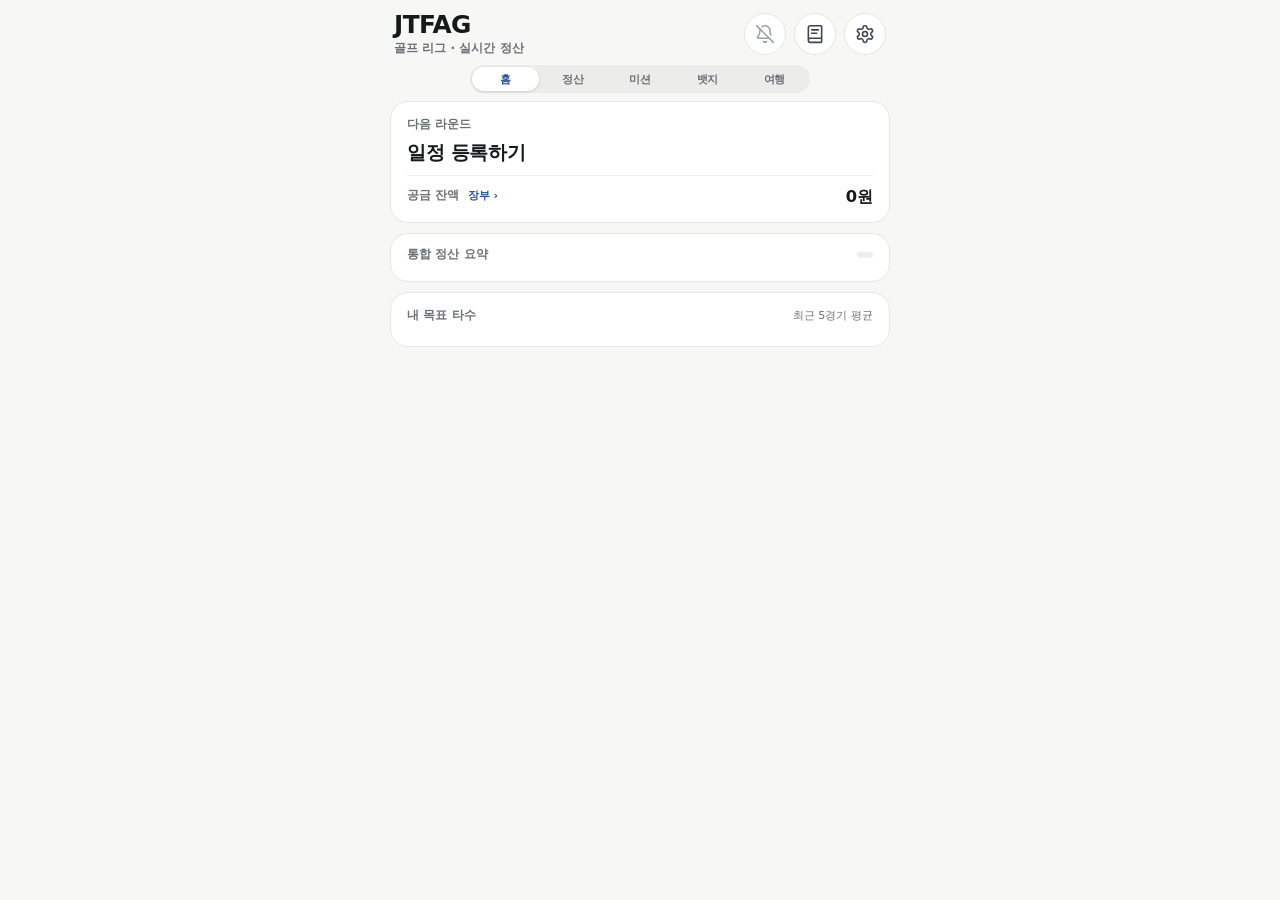
==== index.html @ 8f4b2631 "앱 전체 등급 표시를 승인된 독수리·매·학·참새 일러스트로 통일 홈 요약·개인 리포트·배지 아바타·정산 카드·환영·라운드 결과·독수리 대관식에 투명 배경 그림을 연결합니다. 첫 화" ====
<!DOCTYPE html>
<html lang="ko">
<head>
    <meta charset="UTF-8">
    <meta name="viewport" content="width=device-width, initial-scale=1.0, maximum-scale=1.0, user-scalable=no, viewport-fit=cover">
    <meta name="mobile-web-app-capable" content="yes">
    <meta name="theme-color" content="#f7f7f5">
    <meta name="apple-mobile-web-app-capable" content="yes">
    <meta name="apple-mobile-web-app-status-bar-style" content="black-translucent">

    <title>JTFAG League - 실시간 정산 시스템</title>

    <link rel="manifest" href="manifest.json">
    <link rel="apple-touch-icon" sizes="180x180" href="icon-180.png">
    <link rel="icon" type="image/png" sizes="32x32" href="icon-32.png">
    <link rel="icon" type="image/png" sizes="192x192" href="icon-192.png">


    <!-- 환영창은 외부 CSS·라이브러리 다운로드를 기다리지 않고 첫 화면부터 표시한다. -->
    <style id="greetingStyle">
        /* 안내창(#customToast)은 style.css가 오기 전에는 꾸밈 없이 숨겨 둔 상태(visibility)였다가 스타일이 붙는 순간 보이게 되는데, 그때 불투명(1)에서 0으로 0.3초 사라지며 입장 화면 아래 가운데에 검은 알약이 번쩍였다. 처음부터 투명으로 둔다. */
        /* 환영창 전용 글꼴(JTGreet)은 Pretendard Medium·Bold·Black에서 환영창에 나오는 글자(골퍼 이름·계급·문구·안내문·숫자·기호, 각 11KB)만 뽑아 여기에 직접 담았다 — 인터넷을 안 기다려 첫 프레임부터 굵게 나온다. style.css의 `* { font-family … !important }`와 이름이 달라 나중에 덮이지 않는다. 골퍼 이름·문구가 바뀌면 글자를 다시 뽑아야 한다(빠진 글자는 Pretendard → 시스템 글꼴로 물러난다). 그래도 글꼴이 안 풀리면 글자를 숨겼다가(`.fontwait`) 0.6초 뒤 예비 글꼴로 끝까지 그린다(`.sysfont`). */
        @font-face { font-family: 'JTGreet'; font-weight: 500; font-style: normal; font-display: block; src: url('[data-uri]') format('woff2'); }
        @font-face { font-family: 'JTGreet'; font-weight: 700; font-style: normal; font-display: block; src: url('[data-uri]') format('woff2'); }
        @font-face { font-family: 'JTGreet'; font-weight: 900; font-style: normal; font-display: block; src: url('[data-uri]') format('woff2'); }
        .greet-poster, .greet-poster * { font-family: 'JTGreet', 'Pretendard', -apple-system, BlinkMacSystemFont, system-ui, Roboto, 'Apple SD Gothic Neo', sans-serif !important; }
        .greet-poster.fontwait .greet-text { visibility: hidden; }
        .greet-poster.sysfont, .greet-poster.sysfont * { font-family: -apple-system, BlinkMacSystemFont, system-ui, Roboto, 'Apple SD Gothic Neo', sans-serif !important; }
        #customToast { opacity: 0; }
        html { background: #f7f7f5; }
        body { margin: 0; }
        html.app-starting body > :not(.greet-overlay) { visibility: hidden; }
        .greet-poster { box-sizing: border-box; font-family: 'Pretendard', -apple-system, BlinkMacSystemFont, system-ui, Roboto, 'Apple SD Gothic Neo', sans-serif; position: fixed; inset: 0; z-index: 9999; overflow: hidden; color: #ffffff; background: linear-gradient(160deg, var(--g1), var(--g2)); display: flex; flex-direction: column; justify-content: flex-end; padding: 32px 26px calc(56px + env(safe-area-inset-bottom)); opacity: 0; transition: opacity 0.35s ease; cursor: pointer; }
        .greet-poster.show { opacity: 1; }
        .greet-poster.hide { opacity: 0; transition-duration: 0.4s; }
        .greet-poster.early { opacity: 1; transition: none; }
        .greet-poster.early.hide { opacity: 0; transition: opacity 0.4s ease; }
        .greet-pic { position: absolute; right: 4vw; top: calc(10vh + env(safe-area-inset-top)); width: min(70vw, 320px); height: auto; object-fit: contain; transform: translateX(70px) scale(0.92); opacity: 0; transition: transform 0.9s cubic-bezier(0.2, 0.8, 0.2, 1), opacity 0.5s ease; pointer-events: none; }
        .greet-poster.show .greet-pic { transform: none; opacity: 1; }
        .greet-poster.show .greet-pic.wait { transform: translateX(70px) scale(0.92); opacity: 0; }
        .greet-text { position: relative; }
        .greet-kick, .greet-name, .greet-msg { transform: translateY(16px); opacity: 0; transition: transform 0.5s ease, opacity 0.5s ease; }
        .greet-kick { font-size: clamp(0.85rem, 3.6vw, 0.98rem); font-weight: 700; }
        .greet-name { margin-top: 8px; font-size: clamp(2.4rem, 11vw, 3.4rem); font-weight: 900; line-height: 1.06; letter-spacing: -0.03em; word-break: keep-all; }
        .greet-msg { margin-top: 14px; font-size: clamp(0.8rem, 3.4vw, 0.9rem); font-weight: 500; }
        .greet-poster.show .greet-kick { transform: none; opacity: 0.88; transition-delay: 0.2s; }
        .greet-poster.show .greet-name { transform: none; opacity: 1; transition-delay: 0.3s; }
        .greet-poster.show .greet-msg { transform: none; opacity: 0.85; transition-delay: 0.4s; }
        @media (prefers-reduced-motion: reduce) { .greet-pic, .greet-kick, .greet-name, .greet-msg { transition: none; } }
    </style>
    <script>
        // 전체 스타일은 병렬로 받는다. 준비될 때까지 환영창만 보이고, 앱 초기화는 이 Promise를 기다린다.
        window.jtfagStylesReady = new Promise(function (resolve) {
            document.documentElement.classList.add('app-starting');
            var css = document.createElement('link');
            css.rel = 'stylesheet'; css.media = 'print';
            css.href = 'style.css?ver=' + Math.random();
            var ready = function () {
                css.onload = css.onerror = null;
                css.media = 'all';
                document.documentElement.classList.remove('app-starting');
                resolve();
            };
            css.onload = ready; css.onerror = ready;
            document.head.appendChild(css);
        });
    </script>
    <script defer src="https://cdn.jsdelivr.net/npm/@supabase/supabase-js@2"></script>
</head>
<body ontouchstart="">
<script>
    // 환영창 글자는 전용 글꼴(JTGreet)이 올 때까지 숨겼다가 보인다. 0.6초 안에 안 오면(느린 인터넷) 예비 글꼴로 바로 보이고,
    // 그 뒤 글꼴이 도착해도 바꾸지 않는다(.sysfont — 가늘다가 굵어지는 교체가 다시 보이지 않게).
    window.__greetFont = function (el) {
        if (el.dataset.fontGate) return;
        el.dataset.fontGate = '1';
        el.classList.add('fontwait');
        var done = false;
        function finish(ok) { if (done) return; done = true; if (!ok) el.classList.add('sysfont'); el.classList.remove('fontwait'); }
        try {
            var f = document.fonts;
            if (!f || !f.load) { finish(false); return; }
            Promise.all([f.load('500 1em JTGreet'), f.load('700 1em JTGreet'), f.load('900 1em JTGreet')])
                .then(function () { finish(true); }, function () { finish(false); });
        } catch (e) { finish(false); return; }
        setTimeout(function () { finish(false); }, 600);
    };
</script>
<script>
    // 입장 인사말을 홈보다 먼저 덮는다(사용자 요청 — 홈이 잠깐 보였다가 인사말이 뜨던 순서를 뒤집었다).
    // 지난 접속 때 showGreeting()이 남겨 둔 값(jtfag_greet)으로 데이터를 받기 전에 바로 그린다.
    // 데이터가 오면 showGreeting()이 이 창을 이어받아(early) 계급이 바뀌었으면 고쳐 쓰고 닫는 시각을 정한다.
    // 이름은 사용자가 고른 글이라 textContent로만 넣는다.
    (function () {
        try {
            var n = localStorage.getItem('jtfag_my_name');
            var g = JSON.parse(localStorage.getItem('jtfag_greet') || 'null');
            if (!n || !g || g.name !== n) return;
            // 이전 접속의 그림이 기기에 남아 있어도 새 등급 일러스트로 먼저 표시한다.
            var rankPics = { '독수리': 'eagle', '매': 'falcon', '학': 'crane', '참새': 'sparrow' };
            if (Object.prototype.hasOwnProperty.call(rankPics, g.rankName)) {
                var currentPic = 'assets/ranks/v1/' + rankPics[g.rankName] + '.webp';
                if (g.pic !== currentPic) {
                    g.pic = currentPic;
                    localStorage.setItem('jtfag_greet', JSON.stringify(g));
                }
            }
            var el = document.createElement('div');
            el.className = 'greet-overlay greet-poster early';
            el.style.setProperty('--g1', g.from); el.style.setProperty('--g2', g.to);
            el.innerHTML = '<img class="greet-pic" alt=""><div class="greet-text"><div class="greet-kick"></div>'
                + '<div class="greet-name"><span class="greet-rank"></span>등급<br><span class="greet-who"></span>님</div>'
                + '<div class="greet-msg">입장하였습니다 · 화면을 누르면 넘어갑니다</div></div>';
            var pic = el.querySelector('.greet-pic');
            if (g.pic) {
                // 이 기기에 담아 둔 계급 그림(jtfag_greet_pic · ui.js의 storeGreetPic)이 있으면 인터넷을 안 기다린다.
                var c = null;
                try { c = JSON.parse(localStorage.getItem('jtfag_greet_pic') || 'null'); } catch (e2) {}
                var src = c && c.url === g.pic && typeof c.data === 'string' && c.data.indexOf('data:image/') === 0 ? c.data : g.pic;
                // 다 풀린 뒤에 미끄러져 들어온다(wait) — 늦게 와도 툭 나타나지 않는다.
                pic.className = 'greet-pic wait';
                pic.onload = function () { pic.classList.remove('wait'); };
                pic.src = src;
                if (pic.complete && pic.naturalWidth) pic.classList.remove('wait');
            } else pic.remove();
            el.querySelector('.greet-kick').textContent = g.phrase;
            el.querySelector('.greet-rank').textContent = g.rankName;
            el.querySelector('.greet-who').textContent = n;
            el.dataset.at = Date.now();
            window.__greetFont(el);
            // 데이터가 오기 전에 눌러 넘기거나, 끝내 안 오면(8초) 스스로 걷힌다. 이어받으면 showGreeting()의 것으로 바뀐다.
            var gone = function () {
                if (el.dataset.adopted) return;
                window.__greetEarlyDone = true;
                el.classList.remove('show'); el.classList.add('hide');
                setTimeout(function () { el.remove(); }, 450);
            };
            el.onclick = gone;
            el.dataset.fallback = setTimeout(gone, 8000);
            document.body.appendChild(el);
            requestAnimationFrame(function () { requestAnimationFrame(function () { el.classList.add('show'); }); });
        } catch (e) {}
    })();
</script>

<div class="container" id="appContainer" data-page="home">
    <!-- 위 막대 — 머리말 + 화면 바꾸기 알약. 화면 위에 붙박여 있고 그 아래 내용만 굴러간다(.top-bar in style.css). -->
    <div class="top-bar" id="topBar">
    <!-- 디자인 1 · 클린 화이트 — 왼쪽에 이름, 오른쪽에 알림·관리자 단추 -->
    <div class="header-area">
        <div class="brand">
            <h1>JTFAG</h1>
            <p class="subtitle">골프 리그 · 실시간 정산</p>
        </div>
        <div class="header-tools">
            <button type="button" class="bell-btn" id="alarmToggleBtn" onclick="toggleRoundAlarm()" title="라운드 알림" aria-label="라운드 알림"><svg class="hd-ico" viewBox="0 0 24 24" aria-hidden="true"><path d="M10.27 21a2 2 0 0 0 3.46 0"/><path d="M17 17H4a1 1 0 0 1-.74-1.67C4.59 13.96 6 12.5 6 8a6 6 0 0 1 .26-1.74"/><path d="M8.67 3.24A6 6 0 0 1 18 8c0 2.5.44 4.07 1 5.16"/><path d="m2 2 20 20"/></svg></button>
            <button type="button" class="rules-btn" onclick="openRulesModal()" title="JTFAG 회칙" aria-label="JTFAG 회칙"><svg class="hd-ico" viewBox="0 0 24 24" aria-hidden="true"><path d="M4 19.5v-15A2.5 2.5 0 0 1 6.5 2H19a1 1 0 0 1 1 1v18a1 1 0 0 1-1 1H6.5a1 1 0 0 1 0-5H20"/><path d="M8 7h8"/><path d="M8 11h6"/></svg></button>
            <button type="button" class="lock-btn" onclick="openAdminModal()" title="관리자 메뉴" aria-label="관리자 메뉴"><svg class="hd-ico" viewBox="0 0 24 24" aria-hidden="true"><path d="M12.22 2h-.44a2 2 0 0 0-2 2v.18a2 2 0 0 1-1 1.73l-.43.25a2 2 0 0 1-2 0l-.15-.08a2 2 0 0 0-2.73.73l-.22.38a2 2 0 0 0 .73 2.73l.15.1a2 2 0 0 1 1 1.72v.51a2 2 0 0 1-1 1.74l-.15.09a2 2 0 0 0-.73 2.73l.22.38a2 2 0 0 0 2.73.73l.15-.08a2 2 0 0 1 2 0l.43.25a2 2 0 0 1 1 1.73V20a2 2 0 0 0 2 2h.44a2 2 0 0 0 2-2v-.18a2 2 0 0 1 1-1.73l.43-.25a2 2 0 0 1 2 0l.15.08a2 2 0 0 0 2.73-.73l.22-.39a2 2 0 0 0-.73-2.73l-.15-.08a2 2 0 0 1-1-1.74v-.5a2 2 0 0 1 1-1.74l.15-.09a2 2 0 0 0 .73-2.73l-.22-.38a2 2 0 0 0-2.73-.73l-.15.08a2 2 0 0 1-2 0l-.43-.25a2 2 0 0 1-1-1.73V4a2 2 0 0 0-2-2z"/><circle cx="12" cy="12" r="3"/></svg></button>
        </div>
    </div>

    <!-- 화면 둘 — 좌우로 밀어서 넘긴다(pagerSwipe in ui.js). 이 알약은 지금 화면 표시이자 누르는 단추다. -->
    <div class="page-switch" id="pageSwitch" role="tablist" aria-label="화면 바꾸기">
        <span class="page-switch-thumb" aria-hidden="true"></span>
        <button type="button" class="page-tab on" data-tab="home" role="tab" onclick="slideToPage('home')">홈</button>
        <button type="button" class="page-tab" data-tab="detail" role="tab" onclick="slideToPage('detail')">정산</button>
        <button type="button" class="page-tab" data-tab="mission" role="tab" onclick="slideToPage('mission')">미션</button>
        <button type="button" class="page-tab" data-tab="badges" role="tab" onclick="slideToPage('badges')">뱃지</button>
        <button type="button" class="page-tab" data-tab="trip" role="tab" onclick="slideToPage('trip')">여행</button>
    </div>
    </div>

    <!-- 화면 1(홈): 공지 · 통합 정산 요약 · 1:1 핸디캡 관계 — 폰 한 화면에 들어오게 둔다.
         화면 2(정산·스코어): 차수별 정산 · 표 · 이력. 화면 3(미션 — mission.js). 화면 4(뱃지). 화면 5(여행 — trip.js). -->
    <div class="pager-clip" id="pagerClip"><div class="pager" id="pager">
    <div class="page page-home">
    <!-- 다음 라운드(일정·날씨)를 크게, 공금은 아래 한 줄. 누르는 곳은 예전 그대로 둘이다. -->
    <div class="notice-card">
        <div class="notice-box notice-next" onclick="openScheduleModal()">
            <label>다음 라운드</label>
            <div id="nextRoundDisplay" class="notice-display-text">일정 등록하기</div>
            <div id="weatherWidget">
                <span class="weather-icon">☁️</span>
                <span id="weatherText">날씨 정보를 불러오는 중...</span>
            </div>
        </div>
        <div class="notice-box notice-fund" onclick="openFundLedger()">
            <label>공금 잔액 <span class="fund-more">장부 ›</span></label>
            <div id="clubFundInput" class="notice-input notice-display-text">0원</div>
        </div>
    </div>

    <div class="total-summary-card">
        <h2>통합 정산 요약 <span class="season-pill" id="seasonPillSummary"></span></h2>
        <div class="summary-grid" id="summaryGrid"></div>
    </div>

    <!-- 내 목표 타수 — 예전 `1:1 핸디캡 관계`(정산·스코어에서 옮겨 온 카드)를 11차 규칙에 맞게 바꿨다(사용자 요청). 받는 타수·승률은 안 보인다. -->
    <div class="match-card">
        <div class="match-head"><span class="card-label">내 목표 타수</span><span class="match-sub" id="matchCardTitle">최근 5경기 평균</span></div>
        <div class="match-grid" id="matchGrid"></div>
    </div>

    </div><!-- /page-home -->

    <div class="page page-detail">
    <div class="money-card">
        <div class="money-header-flex">
            <h3>차수별 정산</h3>
            <select id="moneyRoundSelect" class="round-select-badge" onchange="changeMoneyRound(this.value)"></select>
        </div>
        <table class="money-table">
            <thead>
                <tr>
                    <th style="width: 18%;">이름</th>
                    <th style="width: 25%;">시작 금액</th>
                    <th style="width: 25%;">남은 금액</th>
                    <th style="width: 16%;">계급정산</th>
                    <th style="width: 16%;">타수정산</th>
                </tr>
            </thead>
            <tbody id="moneyTbody"></tbody>
        </table>
        <!-- 찬조 — 표의 6번째 열로 넣으면 안 들어간다(5열이 이미 364px를 꽉 쓴다).
             아래에 따로 두면 칸이 넉넉하고, 정산에서 나온 값이 아니라는 것도 드러난다. -->
        <div id="donateRow" class="donate-row"></div>
    </div>

    <div class="info-card">
        <span class="info-text" id="infoText">💡 <b>5경기 평균</b> = 내 목표 타수</span>
        <span class="save-status off" id="saveStatus">⚡ 연결 중...</span>
    </div>

    <div class="btn-group">
        <!-- 차수 추가·삭제는 본인(SCORE_OWNER) 기기에서만 보인다. updateScoreRequestBtn()이 켜고 끈다. -->
        <div class="left-btns" id="ownerRoundBtns" style="display:none;">
            <button type="button" class="action-btn add-btn" onclick="addRound()">+ 차수 추가</button>
            <button type="button" class="action-btn remove-btn" onclick="removeRound()">- 최근 차수 삭제</button>
        </div>
        <div class="right-btns">
            <!-- 본인(SCORE_OWNER) 기기에서만 보인다. updateScoreRequestBtn()이 켜고 끈다. -->
            <button type="button" class="action-btn scorecard-btn" id="scoreRequestBtn" onclick="openScoreRequestModal()" style="display:none;">📋 스코어 등록</button>
            <button type="button" class="action-btn undo-btn" onclick="undoLastAction()">↩️ 되돌리기</button>
        </div>
    </div>

    <!-- 차수별 결과 카드 — renderRoundCards()(ui-rounds.js)가 그린다. 예전 가로 표(scoreTable)를 대체했다. -->
    <div class="round-cards" id="roundCards"></div>

    </div><!-- /page-detail -->
    <!-- 화면 3(미션): 라운드 미션 받기 · 결과 · 포인트 · 멀리건 사용권 — mission.js가 그린다 -->
    <div class="page page-mission"><div id="missionPage"></div></div>
    <!-- 화면 4(뱃지): 사람마다 모은 뱃지 — badges.js가 그린다 -->
    <div class="page page-badges"><div id="badgePage"></div></div>
    <!-- 화면 5(여행): 표지 · 한눈에 셋 · 일정 줄기 · 기본 정보 · 경비 · 준비물 · 메모 — trip.js가 그린다 -->
    <div class="page page-trip"><div id="tripPage"></div></div>
    </div></div><!-- /pager -->
</div>


<div class="modal-overlay" id="scheduleModal" onclick="if(event.target === this) closeScheduleModal()">
    <div class="modal-content">
        <div class="modal-header">
            <h3>📅 라운드 일정 설정</h3>
            <button type="button" class="close-btn" onclick="closeScheduleModal()">✕</button>
        </div>
        <div class="modal-body">
            <div class="schedule-form-container">
                <div class="sch-row">
                    <label>차수 · 날짜</label>
                    <div class="sch-inputs">
                        <select id="schRound" class="sch-round" onchange="onScheduleRoundChange()"></select>
                        <select id="schMonth"></select><span>월</span>
                        <select id="schDay"></select><span>일</span>
                    </div>
                </div>
                <div class="sch-row">
                    <label>티오프 시간</label>
                    <div class="sch-inputs">
                        <select id="schAmpm"><option value="오전">오전</option><option value="오후">오후</option></select>
                        <select id="schHour"></select><span>시</span>
                        <select id="schMinute"></select><span>분</span>
                    </div>
                </div>
                <div class="sch-row" style="flex-direction: column; align-items: flex-start;">
                    <label style="margin-bottom:6px;">⛳ 골프장 <span id="courseLoadStatus" style="font-size:0.6rem; color:#10b981; font-weight:normal;"></span></label>
                    <input type="text" id="schCourseSearch" class="course-search" placeholder="골프장명 검색 (예: 무등산)" autocomplete="off" oninput="renderCourseResults(); renderSubCourseChips();" onfocus="this.select(); renderCourseResults(true);">
                    <div id="courseResults" class="course-results"></div>
                </div>
                <div class="sch-row" style="flex-direction: column; align-items: flex-start;">
                    <label style="margin-bottom:6px;">🏁 코스 <span style="font-size:0.6rem; color:#94a3b8; font-weight:normal;">(선택 · 전반·후반 순으로 2개)</span></label>
                    <input type="text" id="schSubCourse" class="course-search" placeholder="선택 입력" autocomplete="off" maxlength="30" oninput="renderSubCourseChips()">
                    <div id="subCourseChips" class="sub-course-chips"></div>
                    <div id="subCourseHint" class="sub-course-hint">등록된 코스 목록이 없습니다. 직접 입력하면 다음부터 목록에 표시됩니다.</div>
                </div>
                <button type="button" class="action-btn add-btn" style="width:100%; margin-top:12px; padding:10px; font-size:0.85rem;" onclick="saveSchedule()">✅ 일정 저장</button>
            </div>
        </div>
    </div>
</div>

<!-- 일본 골프장 찾기(trip.js). 여행 탭 위에 뜨는 창이다(여닫기는 .active). -->
<div class="modal-overlay" id="goraModal" style="z-index:1001;" onclick="if(event.target === this) closeGora()">
    <div class="modal-content">
        <div class="modal-header">
            <h3>🔎 일본 골프장 찾기 · 라쿠텐 GORA</h3>
            <button type="button" class="close-btn" onclick="closeGora()">✕</button>
        </div>
        <div class="modal-body"><div id="goraTop"></div><div id="goraMap" class="gora-map"></div><div id="goraBottom"></div></div>
    </div>
</div>

<div class="modal-overlay" id="notifySettingsModal" onclick="if(event.target === this) closeNotifySettings()">
    <div class="modal-content" style="max-width: 380px;">
        <div class="modal-header">
            <h3>🔔 알림 설정</h3>
            <button type="button" class="close-btn" onclick="closeNotifySettings()">✕</button>
        </div>
        <div class="modal-body">
            <div class="sch-row" style="flex-direction: column; align-items: flex-start;">
                <label style="margin-bottom:6px;">알림 시점 (복수 선택 가능)</label>
                <div class="notify-day-chips" id="notifyDayChips"></div>
                <div class="notify-day-hint">선택한 날짜마다 오전 9시에 1회 발송됩니다.</div>
            </div>
            <div class="sch-row" style="flex-direction: column; align-items: flex-start; margin-top:8px;">
                <label style="margin-bottom:6px;">알림 제목</label>
                <input type="text" id="notifyTitle" class="notify-text">
            </div>
            <div class="sch-row" style="flex-direction: column; align-items: flex-start; margin-top:8px;">
                <label style="margin-bottom:6px;">알림 내용</label>
                <input type="text" id="notifyBody" class="notify-text">
            </div>
            <div class="analysis-note" style="text-align:left; margin-top:8px;">
                <b>{디데이}</b> → <b>3일 뒤</b> / 당일에는 <b>오늘</b><br>
                <b>{남은일수}</b> → 숫자만 (3, 당일에는 0)<br>
                <b>{일정}</b> → 등록된 일정 (예: 8월 16일 오후 12:35 함평엘리체)<br>
                <b>{호칭}</b> → <b>학등급 신성호님</b> — 수신자별로 적용됩니다<br>
                <b>{이름}</b> → 신성호 &nbsp;·&nbsp; <b>{등급}</b> → 학등급
            </div>
            <div class="notify-preview" id="notifyPreview"></div>
            <button type="button" class="action-btn add-btn" style="width:100%; margin-top:12px; padding:10px; font-size:0.85rem;" onclick="saveNotifySettings()">✅ 저장</button>
        </div>
    </div>
</div>

<div class="modal-overlay" id="adminModal" onclick="if(event.target === this) closeAdminModal()">
    <div class="modal-content">
        <div class="modal-header">
            <h3>⚙️ 관리자 메뉴</h3>
            <button type="button" class="close-btn" onclick="closeAdminModal()">✕</button>
        </div>
        <div class="modal-body">
            <div class="admin-status" id="adminStatus"></div>
            <div class="admin-actions" id="adminActions"></div>
            <div id="storageInfoDisplay" class="storage-info"></div>
        </div>
    </div>
</div>

<div class="modal-overlay" id="personalReportModal" onclick="if(event.target === this) closePersonalReport()">
    <div class="modal-content">
        <div class="modal-header">
            <h3 id="reportTitle">⛳ 개인별 통계 리포트</h3>
            <button type="button" class="close-btn" onclick="closePersonalReport()">✕</button>
        </div>
        <div class="modal-body" id="reportContent"></div>
    </div>
</div>

<div class="modal-overlay" id="roundPhotoModal" onclick="if(event.target === this) closeRoundPhotoModal()">
    <div class="modal-content">
        <div class="modal-header">
            <h3 id="roundPhotoTitle">📸 사진 갤러리</h3>
            <button type="button" class="close-btn" onclick="closeRoundPhotoModal()">✕</button>
        </div>
        <div class="modal-body">
            <input type="file" accept="image/*" id="roundPhotoUpload" style="display:none;" onchange="handleRoundPhotoUpload(event)" multiple>
            <button type="button" class="open-history-btn" id="photoUploadBtn" onclick="document.getElementById('roundPhotoUpload').click()">+ 사진 업로드</button>
            <button type="button" class="open-history-btn photo-bulk-btn" id="photoBulkBtn" onclick="photoBulkDownload()" hidden><svg viewBox="0 0 24 24" width="16" height="16" fill="none" stroke="currentColor" stroke-width="2.2" stroke-linecap="round" stroke-linejoin="round" aria-hidden="true"><path d="M12 4v11m0 0-4.5-4.5M12 15l4.5-4.5M5 19.5h14"/></svg><span>일괄 저장</span></button>
            <div class="photo-up-progress" id="photoBulkProgress" hidden><div class="pup-text"></div><div class="pup-bar"><i class="pup-fill"></i></div></div>
            <div class="photo-up-progress" id="photoUploadProgress" hidden><div class="pup-text"></div><div class="pup-bar"><i class="pup-fill"></i></div></div>
            <div class="photo-grid" id="photoGrid"></div>
        </div>
    </div>
</div>

<div class="modal-overlay" id="pushSubsModal" onclick="if(event.target === this) closePushSubsModal()">
    <div class="modal-content" style="max-width: 360px;">
        <div class="modal-header">
            <h3>🔔 알림 받는 기기</h3>
            <button type="button" class="close-btn" onclick="closePushSubsModal()">✕</button>
        </div>
        <div class="modal-body">
            <div id="pushSubsContent"></div>
        </div>
    </div>
</div>

<!-- 공금 장부 — 홈의 공금 잔액 칸을 누르면 열린다(openFundLedger in ui-report.js). 보는 것은 누구나, 적립·사용·취소는 관리자 인증 뒤에만. -->
<div class="modal-overlay" id="fundLedgerModal" onclick="if(event.target === this) closeFundLedger()">
    <div class="modal-content" style="max-width: 420px;">
        <div class="modal-header">
            <h3>공금 장부</h3>
            <button type="button" class="close-btn" onclick="closeFundLedger()">✕</button>
        </div>
        <div class="modal-body fund-ledger" id="fundLedgerBody" onclick="fundLedgerClick(event)"></div>
    </div>
</div>

<!-- JTFAG 회칙 — 머리말의 책 단추(openRulesModal in ui-report.js). 글은 여기 한 곳이 원본이다. -->
<div class="modal-overlay" id="rulesModal" onclick="if(event.target === this) closeRulesModal()">
    <div class="modal-content" style="max-width: 400px;">
        <div class="modal-header">
            <h3>JTFAG 회칙</h3>
            <button type="button" class="close-btn" onclick="closeRulesModal()">✕</button>
        </div>
        <div class="modal-body rules-body">
            <h4 class="rl-ch">제1장 총칙</h4>
            <p class="rl-art"><b>제1조 (명칭)</b><span class="rl-it"><em>이 모임의 이름은 JTFAG(이하 "모임")라 한다.</em></span></p>
            <p class="rl-art"><b>제2조 (목적)</b><span class="rl-it"><em>모임은 회원 간 친목을 목적으로 하며, 라운드 기록·상금 정산·통계를 공정하게 관리한다.</em></span></p>
            <p class="rl-art"><b>제3조 (회원)</b><span class="rl-it"><em>회원은 이관교, 김지명, 신성호, 박승수 4인으로 한다.</em></span></p>
            <p class="rl-art"><b>제4조 (공식 기록)</b><span class="rl-it"><i>①</i><em>모임의 공식 기록은 JTFAG 앱에 저장된 자료로 한다.</em></span><span class="rl-it"><i>②</i><em>회원은 앱 기록을 근거로 정산한다.</em></span></p>

            <h4 class="rl-ch">제2장 핸디캡과 계급</h4>
            <p class="rl-art"><b>제5조 (목표 타수)</b><span class="rl-it"><i>①</i><em>개인의 목표 타수는 직전 5경기 평균 타수(소수점 이하 버림)로 한다.</em></span><span class="rl-it"><i>②</i><em>당일 타수에서 목표 타수를 뺀 값을 보정타수라 한다.</em></span></p>
            <p class="rl-art"><b>제6조 (계급)</b><span class="rl-it"><i>①</i><em>매 차수 4인의 보정타수가 낮은 순서로 독수리 · 매 · 학 · 참새 계급을 부여한다.</em></span><span class="rl-it"><i>②</i><em>보정타수가 같으면 목표 타수가 낮은 사람이 앞선다.</em></span><span class="rl-it"><i>③</i><em>독수리 계급을 연속 달성하면 2연속부터 앱에 연속 기록이 표시되고, 3연속 이상은 모임의 명예 기록으로 축하한다.</em></span></p>

            <h4 class="rl-ch">제3장 정산</h4>
            <p class="rl-art"><b>제7조 (정산 금액 입력)</b><span class="rl-it"><i>①</i><em>각 회원은 차수별로 시작 금액과 남은 금액을 본인이 앱에 입력하며, 타인의 금액은 입력할 수 없다.</em></span><span class="rl-it"><i>②</i><em>남은 금액이 입력되어야 해당 회원의 그 차수 정산이 확정되며, 스코어가 등록되기 전에는 정산을 확정하지 않는다.</em></span></p>
            <p class="rl-art"><b>제8조 (계급정산)</b><span class="rl-it"><em>매 차수 계급별 금액을 공금으로 납부한다.</em></span></p>
            <table class="rl-table">
                <thead><tr><th>계급</th><th>독수리</th><th>매</th><th>학</th><th>참새</th></tr></thead>
                <tbody><tr><td>금액</td><td>20,000원</td><td>30,000원</td><td>40,000원</td><td>60,000원</td></tr></tbody>
            </table>
            <p class="rl-art"><b>제9조 (타수정산·니어·검산)</b><span class="rl-it"><i>①</i><em>니어 상금은 파3 홀마다 1인당 5,000원씩 걷어 니어 수상자에게 지급하며, 수상자가 없는 홀의 금액은 다음 홀로 이월한다. 18홀까지 니어 수상자가 없는 경우 니어 금액은 공금으로 한다.</em></span><span class="rl-it"><i>②</i><em>정산 합계가 맞지 않으면 사유(캐디 팁 · 니어 · 기타)와 금액을 기록한다.</em></span><span class="rl-it"><i>③</i><em>니어는 최대 2번까지 획득할 수 있다. 단, 이월된 경우는 횟수 제한에 해당하지 않는다.</em></span><span class="rl-it"><i>④</i><em>타수정산은 스코어 자동 검산을 통해 등록한다.</em></span></p>
            <p class="rl-art"><b>제10조 (라베 상금)</b><span class="rl-it"><em>회원이 자신의 종전 최저타를 경신하면, 줄인 타수 1타당 10,000원을 나머지 회원 3인이 각자 지급한다. 이는 공금·정산 금액과 별개로 회원 개인 간에 직접 주고받는다.</em></span></p>
            <p class="rl-art"><b>제11조 (찬조)</b><span class="rl-it"><em>회원이 모임을 위해 개인 비용을 사용한 경우 앱에 찬조로 기록하며, 해당 금액은 그 회원의 합산 정산에서 차감하여 반영한다.</em></span></p>

            <h4 class="rl-ch">제4장 공금</h4>
            <p class="rl-art"><b>제12조 (공금 관리)</b><span class="rl-it"><i>①</i><em>공금은 계급정산 등으로 적립하며, 잔액은 앱의 공금 잔액으로 관리한다.</em></span><span class="rl-it"><i>②</i><em>공금의 적립·사용은 금액과 내역을 앱에 기록하고 로그로 남긴다.</em></span><span class="rl-it"><i>③</i><em>공금 관리자는 김지명으로 정한다.</em></span></p>

            <h4 class="rl-ch">제5장 미션과 뱃지</h4>
            <p class="rl-art"><b>제13조 (라운드 미션)</b><span class="rl-it"><i>①</i><em>매 라운드 전, 회원은 앱에서 본인 미션 1개와 다른 회원이 대상인 미션 1개, 총 2개를 무작위로 받는다. 두 미션의 난이도(★) 합은 3~4로 한다.</em></span><span class="rl-it"><i>②</i><em>한 번 받은 미션은 바꿀 수 없으나, 포인트 2점을 사용해 라운드마다 1회에 한해 두 미션 중 하나를 다시 뽑을 수 있다.</em></span><span class="rl-it"><i>③</i><em>성공 여부는 스코어카드 기록으로 앱이 자동 판정한다. 대결 미션은 동률이면 실패로 한다.</em></span></p>
            <p class="rl-art"><b>제14조 (포인트와 멀리건)</b><span class="rl-it"><i>①</i><em>미션 성공 시 난이도(★) 수만큼 포인트를 얻으며, 특별 미션(홀인원 · 알바트로스 · 이글, 사이클링 버디)은 별도 포인트를 부여한다.</em></span><span class="rl-it"><i>②</i><em>포인트 5점마다 멀리건 사용권 1장이 생기며, 사용권 1장을 쓰면 포인트 5점이 차감된다.</em></span><span class="rl-it"><i>③</i><em>멀리건은 라운드(차수)당 1회만 사용할 수 있다.</em></span><span class="rl-it"><i>④</i><em>멀리건을 사용하면 다른 회원에게 앱 알림이 간다.</em></span><span class="rl-it"><i>⑤</i><em>이전 차수에서 금액(계급·타수 정산)을 가장 많이 잃은 회원은 다음 차수에서 전반·후반 1개씩 멀리건을 보상으로 받는다.</em></span></p>
            <p class="rl-art"><b>제15조 (뱃지와 시즌 트로피)</b><span class="rl-it"><i>①</i><em>평균·최저타·버디·파 등 앱의 시즌 타이틀과 평생 기록 뱃지를 모임의 공식 기록으로 인정한다.</em></span><span class="rl-it"><i>②</i><em>시즌은 매년 1월 1일부터 12월 31일까지로 하며, 2026 시즌을 첫 시즌으로 한다. 차수 번호는 시즌이 바뀌어도 이어서 부여한다.</em></span><span class="rl-it"><i>③</i><em>시즌 마지막 차수는 모임이 정하며, 그 차수의 스코어 등록과 4인의 정산 입력이 끝나면 시즌을 마무리하고 시상한다. 마지막 차수를 정하지 않은 경우 다음 해 1월 1일에 시즌이 마무리된다.</em></span><span class="rl-it"><i>④</i><em>시상 부문은 평균 타수상 · 라베상 · 독수리왕 · 버디왕 · 미션왕 · 인생경기상 · 헌신왕 · 기부왕 · 공로상과 대상(올해의 골퍼)으로 한다. 공로상은 모임을 위해 공로한 바가 큰 회원을 지정한다. 부문별 동점자는 공동 수상한다.</em></span><span class="rl-it"><i>⑤</i><em>대상은 시즌 계급 점수(독수리 3점 · 매 2점 · 학 1점 · 참새 0점)의 합이 가장 높은 회원으로 한다. 동점이면 독수리 횟수가 많은 회원, 그래도 같으면 시즌 평균 타수가 낮은 회원이 앞서며, 그래도 같으면 공동 수상한다.</em></span><span class="rl-it"><i>⑥</i><em>새 시즌에는 계급·타수·찬조·합산 정산과 시즌 타이틀 뱃지가 0에서 다시 시작한다. 차수 번호, 미션 포인트와 멀리건 사용권, 목표 타수, 최저타, 평생 기록 뱃지, 스탬프, 공금은 이월한다.</em></span></p>

            <h4 class="rl-ch">제6장 여행</h4>
            <p class="rl-art"><b>제16조 (여행 라운드)</b><span class="rl-it"><i>①</i><em>모임 여행 일정은 앱의 여행 기능에 등록한다.</em></span><span class="rl-it"><i>②</i><em>총무가 항공·렌트카·숙소·골프장을 예약·선결제한 경우, 결제 내역을 앱에 기록하고 1인 분담금으로 정산한다.</em></span><span class="rl-it"><i>③</i><em>여행 총무와 송금 계좌는 앱에 등록한다.</em></span></p>

            <h4 class="rl-ch">제7장 기본 준수</h4>
            <p class="rl-art"><b>제17조 (정정당당 김지명법)</b><span class="rl-it"><em>모든 경기는 정정당당하게 진행하고, 고의적인 타수 조절이나 JTFAG에 대한 신의를 저버리는 행동은 하지 않는다.</em></span></p>
            <p class="rl-art"><b>제18조 (기분이 태도 이관교법)</b><span class="rl-it"><em>"기분이 태도가 되지 않는다"는 모토에 따라, 기분 나쁜 일이 생기더라도 JTFAG 회원과 모임을 위해 서로 배려하고, 그 기분을 회원들에게 표출하여 분위기를 해치지 않는다.</em></span></p>
            <p class="rl-art"><b>제19조 (벌금)</b><span class="rl-it"><em>제17조와 제18조를 어긴 회원은 벌금 100만원을 공금으로 납부한다.</em></span></p>
        </div>
    </div>
</div>

<div class="modal-overlay" id="photoUsageModal" onclick="if(event.target === this) closePhotoUsageModal()">
    <div class="modal-content" style="max-width: 360px;">
        <div class="modal-header">
            <h3>📸 사진 용량 확인</h3>
            <button type="button" class="close-btn" onclick="closePhotoUsageModal()">✕</button>
        </div>
        <div class="modal-body">
            <div id="photoUsageContent"></div>
        </div>
    </div>
</div>

<div class="modal-overlay" id="scoreRequestModal" onclick="if(event.target === this) closeScoreRequestModal()">
    <div class="modal-content">
        <div class="modal-header">
            <h3>📋 스코어카드 등록</h3>
            <button type="button" class="close-btn" onclick="closeScoreRequestModal()">✕</button>
        </div>
        <div class="modal-body">
            <div class="scorecard-hint">차수를 선택하고 스코어카드 사진을 업로드하면 18홀 타수가 판독되어 스코어표에 자동 반영됩니다.</div>
            <label class="scorecard-round-label" for="scoreRequestRound">차수</label>
            <select class="scorecard-round-select" id="scoreRequestRound" onchange="selectScorecardRound(parseInt(this.value, 10))"></select>

            <label class="scorecard-guest-check">
                <input type="checkbox" id="scorecardOverseas" onchange="toggleOverseas()">
                <span>해외 라운드 (전반·후반 사진 2장)</span>
            </label>
            <!-- 해외 태블릿 스코어는 전반(OUT)·후반(IN)이 따로 찍힌다. 두 장을 모두 고른 뒤 한 번에 등록한다. -->
            <div id="scorecardOverseasBox" style="display:none;">
                <label class="scorecard-round-label" for="scorecardOverseasCourse">골프장 (선택)</label>
                <input type="text" id="scorecardOverseasCourse" class="scorecard-text-input" maxlength="40" autocomplete="off">
                <div class="scorecard-half-grid">
                    <button type="button" class="scorecard-half-btn" id="scorecardFrontBtn" onclick="document.getElementById('scorecardFrontFile').click()">📷 전반 (OUT)</button>
                    <button type="button" class="scorecard-half-btn" id="scorecardBackBtn" onclick="document.getElementById('scorecardBackFile').click()">📷 후반 (IN)</button>
                </div>
                <input type="file" accept="image/*" id="scorecardFrontFile" style="display:none;" onchange="handleOverseasPick('front', event)">
                <input type="file" accept="image/*" id="scorecardBackFile" style="display:none;" onchange="handleOverseasPick('back', event)">
                <div class="scorecard-hint">영문 이름은 성(LEE·KIM·SHIN·PARK)으로 구분합니다. 두 장 모두 선택한 뒤 등록하세요.</div>
                <button type="button" class="open-history-btn" id="scorecardOverseasSubmit" onclick="submitOverseasScorecard()" disabled>전반·후반 사진을 선택하세요</button>
            </div>

            <label class="scorecard-guest-check" id="scorecardGuestCheckRow">
                <input type="checkbox" id="scorecardHasGuest" onchange="toggleGuestInput()">
                <span>게스트 참여 (5인 플레이)</span>
            </label>
            <div id="scorecardGuestBox" style="display:none;">
                <div class="scorecard-guest-grid">
                    <div>
                        <label class="scorecard-round-label" for="scorecardGuestTotal">타수</label>
                        <input type="text" inputmode="numeric" id="scorecardGuestTotal" class="scorecard-guest-input" placeholder="100">
                    </div>
                    <div>
                        <label class="scorecard-round-label" for="scorecardGuestBirdie">버디</label>
                        <input type="text" inputmode="numeric" id="scorecardGuestBirdie" class="scorecard-guest-input" placeholder="-">
                    </div>
                    <div>
                        <label class="scorecard-round-label" for="scorecardGuestPar">파</label>
                        <input type="text" inputmode="numeric" id="scorecardGuestPar" class="scorecard-guest-input" placeholder="-">
                    </div>
                </div>
                <div class="scorecard-hint">입력한 타수의 게스트를 제외하고 회원 4명만 등록합니다.<br>
                    버디·파는 <b>동타자가 있을 때만</b> 게스트 식별에 사용되며, 평소에는 입력하지 않아도 됩니다.</div>
            </div>
            <input type="file" accept="image/*" id="scorecardUpload" style="display:none;" onchange="handleScorecardUpload(event)">
            <button type="button" class="open-history-btn" id="scorecardPickBtn" onclick="document.getElementById('scorecardUpload').click()">📷 스코어카드 사진 업로드</button>
            <!-- 잘못 올라간 카드를 되돌리는 유일한 길. 홀 기록이 있는 차수는 타수 칸이
                 잠겨 관리자 메뉴로도 못 고치므로, 이 버튼이 없으면 막다른 길이 된다. -->
            <button type="button" class="scorecard-del-btn" id="scorecardDelBtn" onclick="requestHoleDelete()">🗑️ 해당 차수 홀 기록 삭제</button>
            <div class="scorecard-log" id="scoreRequestLog"></div>
        </div>
    </div>
</div>

<!-- 사진 보기. 두 손가락으로 벌리면 확대되고 한 손가락으로 끌어 옮긴다(두 번 두드려도 됨).
     viewport가 user-scalable=no라 브라우저 확대가 안 먹으므로 앱이 직접 한다(ui.js photoZoom).
     아래 도구는 다운로드 · 공유 · 닫기 셋뿐이다. -->
<div class="modal-overlay" id="imageViewModal">
    <div class="photo-viewer">
        <div class="photo-stage" id="photoStage">
            <img id="fullImageView" src="" alt="사진" draggable="false">
        </div>
        <div class="photo-loading" id="photoLoading" hidden>
            <div class="photo-ring" id="photoRing">
                <svg viewBox="0 0 64 64" id="photoRingSvg"><circle class="trk" cx="32" cy="32" r="28"/><circle class="bar" id="photoLoadingFill" cx="32" cy="32" r="28"/></svg>
                <b id="photoLoadingPct"></b>
            </div>
            <div class="photo-loading-text" id="photoLoadingText">원본 불러오는 중</div>
            <button type="button" class="photo-loading-retry" id="photoLoadingRetry" hidden onclick="photoRetry()">다시 시도</button>
        </div>
        <div class="photo-tools">
            <button type="button" class="photo-tool photo-dl" onclick="downloadCurrentPhoto()" aria-label="다운로드" title="다운로드">
                <svg viewBox="0 0 24 24" width="24" height="24" fill="none" stroke="currentColor" stroke-width="2" stroke-linecap="round" stroke-linejoin="round"><path d="M12 4v11"/><path d="m7 10 5 5 5-5"/><path d="M5 20h14"/></svg>
            </button>
            <button type="button" class="photo-tool" onclick="closeImageViewModal()" aria-label="닫기" title="닫기">
                <svg viewBox="0 0 24 24" width="24" height="24" fill="none" stroke="currentColor" stroke-width="2.2" stroke-linecap="round"><path d="M6 6l12 12"/><path d="M18 6 6 18"/></svg>
            </button>
        </div>
    </div>
</div>

<div id="installBanner">
    <button type="button" class="install-close" onclick="dismissInstallBanner()" aria-label="닫기">✕</button>
    <div class="install-row">
        <img src="icon-180.png" alt="" class="install-icon">
        <div class="install-text">
            <div class="install-title">JTFAG 앱 설치</div>
            <div class="install-desc" id="installDesc"></div>
        </div>
    </div>
    <div id="installAction"></div>
</div>

<div id="customToast"></div>
<!-- 금액 칸에 커서가 있는 동안만 뜨는 완료 단추. pointerdown을 막아 누르는 순간 포커스가
     먼저 빠지지 않게 한다 — 안 막으면 눌리기 전에 바가 사라진다. -->
<button type="button" id="moneyDoneBar" onpointerdown="pressMoneyDone(event, true)" onpointerup="pressMoneyDone(event, false)" onpointercancel="pressMoneyDone(event, false)" onpointerleave="pressMoneyDone(event, false)" onclick="finishMoneyInput()">✓ 입력 완료</button>

<!-- 다운로드는 병렬로 진행하고, defer가 SDK → 각 파일의 실행 순서를 유지한다. -->
<script>
    const v = Math.random();
    document.write('<script defer src="stats.js?ver=' + v + '"><\/script>');
    // 골프장 목록만 ?ver를 안 붙인다. 40KB인데 워크플로를 돌릴 때나 바뀌는 파일이라
    // 접속할 때마다 새로 받을 이유가 없다 (Pages 캐시가 10분이라 갱신도 금방 따라온다).
    document.write('<script defer src="courses.js"><\/script>');
    document.write('<script defer src="api.js?ver=' + v + '"><\/script>');
    document.write('<script defer src="season.js?ver=' + v + '"><\/script>');   // 시즌(연도) 관리
    document.write('<script defer src="money.js?ver=' + v + '"><\/script>');   // 정산 금액 저장소(칸마다 따로)
    document.write('<script defer src="calc.js?ver=' + v + '"><\/script>');
    document.write('<script defer src="achievement-art.js?ver=' + v + '"><\/script>'); // 배지·트로피 일러스트
    document.write('<script defer src="badges.js?ver=' + v + '"><\/script>');   // 뱃지 컬렉션
    document.write('<script defer src="prediction.js?ver=' + v + '"><\/script>'); // 라운드 예측
    document.write('<script defer src="mission.js?ver=' + v + '"><\/script>');   // 라운드 미션
    document.write('<script defer src="awards.js?ver=' + v + '"><\/script>');   // 연말 시상 계산
    // ui.js는 한 파일이 4,500줄이라 열 조각으로 나눴다. 이어 붙이면 예전 ui.js와 글자까지 같다(순서가 곧 의존성이다).
    document.write('<script defer src="ui.js?ver=' + v + '"><\/script>');
    document.write('<script defer src="ui-notice.js?ver=' + v + '"><\/script>');
    document.write('<script defer src="ui-schedule.js?ver=' + v + '"><\/script>');
    document.write('<script defer src="ui-effects.js?ver=' + v + '"><\/script>');
    document.write('<script defer src="eagle-film.js?ver=' + v + '"><\/script>'); // 독수리 3·4·5연속 영상
    document.write('<script defer src="ui-money.js?ver=' + v + '"><\/script>');
    document.write('<script defer src="ui-rounds.js?ver=' + v + '"><\/script>');
    document.write('<script defer src="ui-scorecard.js?ver=' + v + '"><\/script>');
    document.write('<script defer src="ui-photos.js?ver=' + v + '"><\/script>');
    document.write('<script defer src="ui-report.js?ver=' + v + '"><\/script>');
    document.write('<script defer src="ui-app.js?ver=' + v + '"><\/script>');
    document.write('<script defer src="ui-awards.js?ver=' + v + '"><\/script>');   // 연말 시상식 · 트로피장
    // trip.js도 세 조각이다(여행 탭 · 기본 정보·경비 · 일본 골프장 찾기). 이어 붙이면 예전 trip.js와 글자까지 같다.
    document.write('<script defer src="trip.js?ver=' + v + '"><\/script>');   // 여행 일정
    document.write('<script defer src="trip-travel.js?ver=' + v + '"><\/script>');
    document.write('<script defer src="trip-gora.js?ver=' + v + '"><\/script>');
    document.write('<script defer src="passport.js?ver=' + v + '"><\/script>'); // 골프장 여권
</script>

</body>
</html>
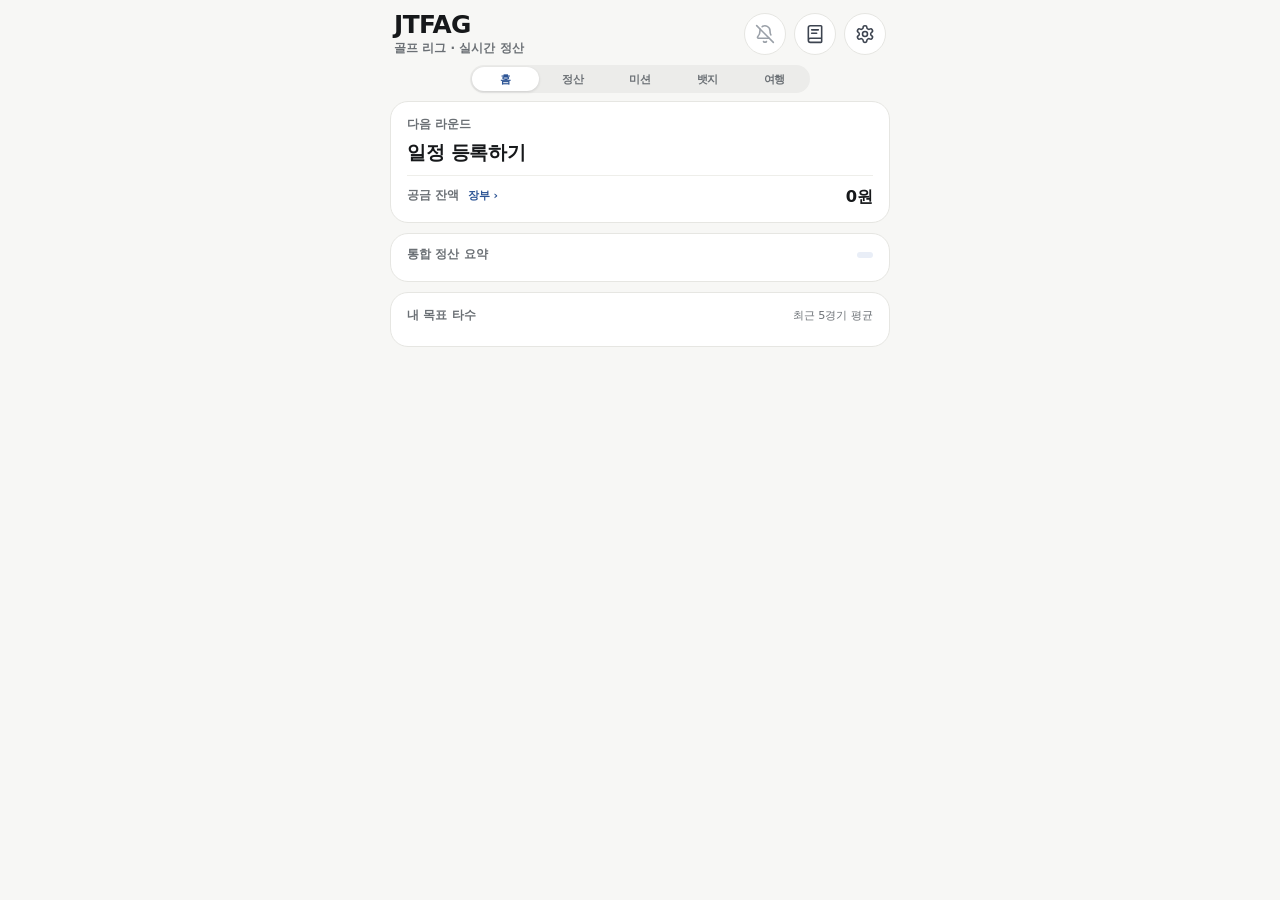
==== commit 2429f0f8: "참새 등급 이미지의 겹친 날개를 자연스럽게 접은 모습으로 수정 몸 뒤의 펼친 날개를 제거한 투명 일러스트로 교체합니다. 새 이미지 주소를 환영 화면과 서비스워커에 연결하고 캐시를 " ====
--- a/index.html
+++ b/index.html
@@ -97,7 +97,7 @@
             var g = JSON.parse(localStorage.getItem('jtfag_greet') || 'null');
             if (!n || !g || g.name !== n) return;
             // 이전 접속의 그림이 기기에 남아 있어도 새 등급 일러스트로 먼저 표시한다.
-            var rankPics = { '독수리': 'eagle', '매': 'falcon', '학': 'crane', '참새': 'sparrow' };
+            var rankPics = { '독수리': 'eagle', '매': 'falcon', '학': 'crane', '참새': 'sparrow-folded' };
             if (Object.prototype.hasOwnProperty.call(rankPics, g.rankName)) {
                 var currentPic = 'assets/ranks/v1/' + rankPics[g.rankName] + '.webp';
                 if (g.pic !== currentPic) {
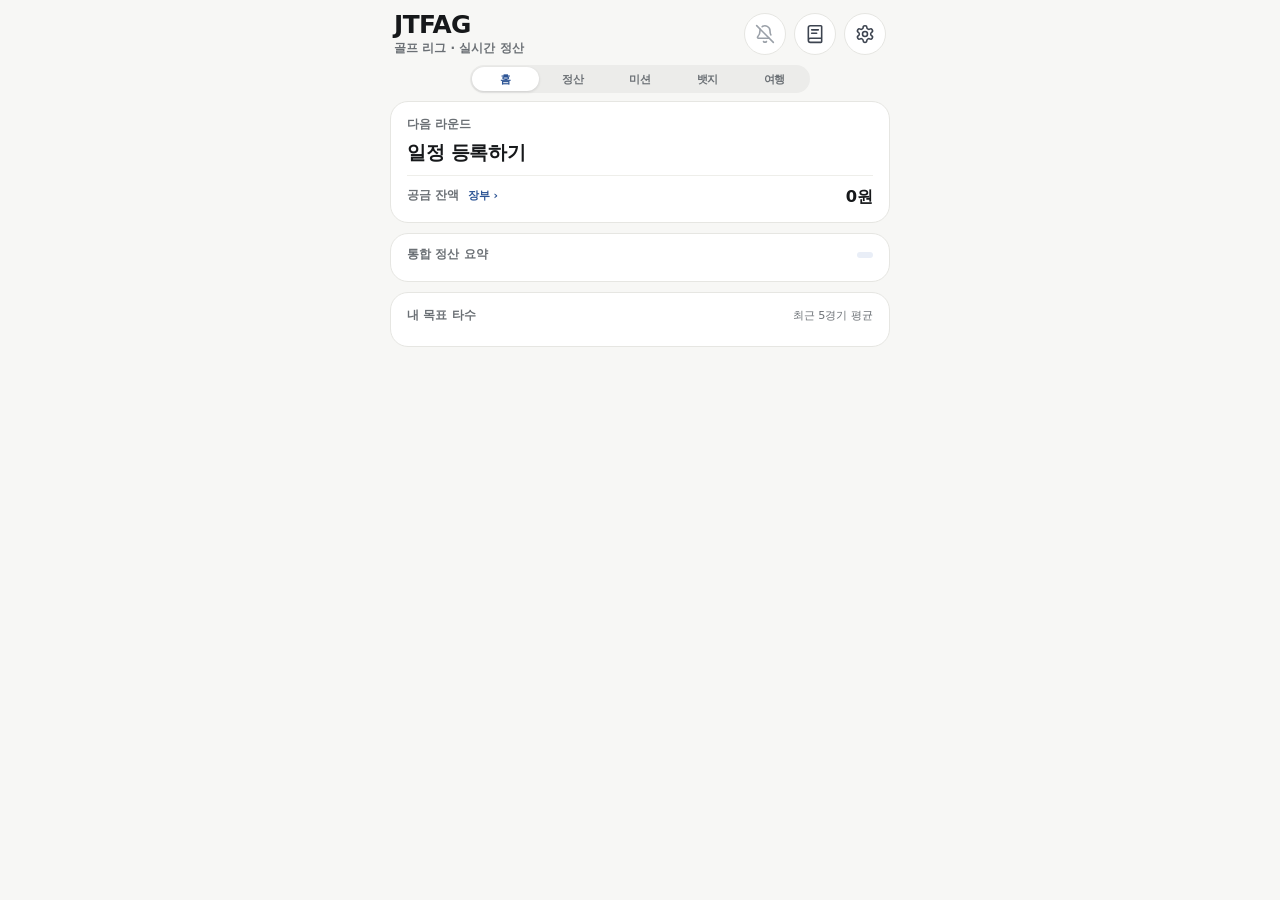
==== commit 26160b66: "독수리 대관식을 날갯짓·왕관·기록 공개 연출로 개편 3연속 금빛, 4연속 불꽃, 5연속 이상 전설 테마를 적용합니다. 승인된 독수리 일러스트의 양 날개를 움직이고 왕관, 연속 횟수" ====
--- a/index.html
+++ b/index.html
@@ -594,6 +594,7 @@
     document.write('<script defer src="ui-schedule.js?ver=' + v + '"><\/script>');
     document.write('<script defer src="ui-effects.js?ver=' + v + '"><\/script>');
     document.write('<script defer src="eagle-film.js?ver=' + v + '"><\/script>'); // 독수리 3·4·5연속 영상
+    document.write('<script defer src="eagle-coronation.js?ver=' + v + '"><\/script>'); // 독수리 대관식 · 날갯짓과 기록 공개
     document.write('<script defer src="ui-money.js?ver=' + v + '"><\/script>');
     document.write('<script defer src="ui-rounds.js?ver=' + v + '"><\/script>');
     document.write('<script defer src="ui-scorecard.js?ver=' + v + '"><\/script>');
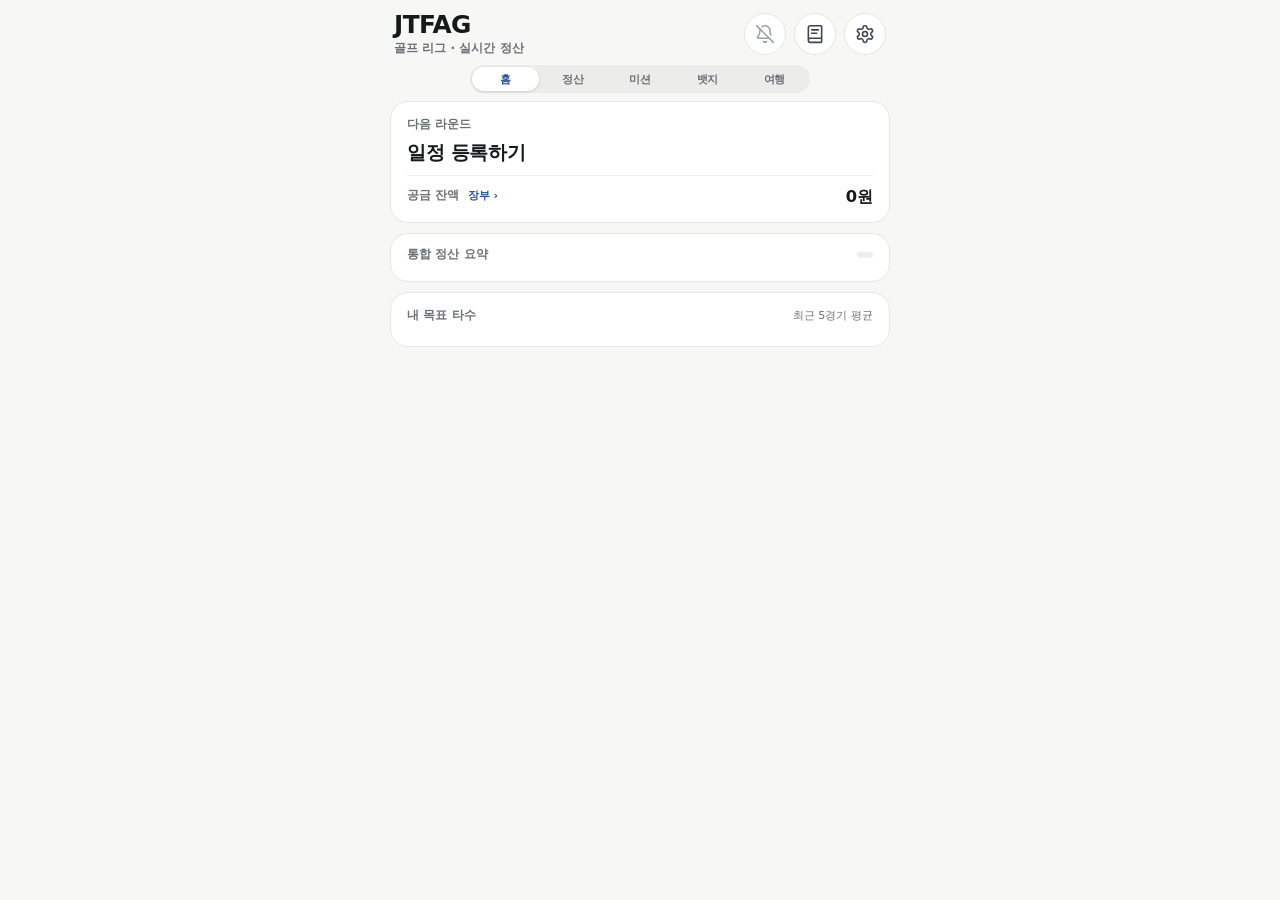
==== commit e70a23d5: "Show unread indicators for trips, badges and trophies" ====
--- a/index.html
+++ b/index.html
@@ -441,7 +441,7 @@
 
             <h4 class="rl-ch">제5장 미션과 뱃지</h4>
             <p class="rl-art"><b>제13조 (라운드 미션)</b><span class="rl-it"><i>①</i><em>매 라운드 전, 회원은 앱에서 본인 미션 1개와 다른 회원이 대상인 미션 1개, 총 2개를 무작위로 받는다. 두 미션의 난이도(★) 합은 3~4로 한다.</em></span><span class="rl-it"><i>②</i><em>한 번 받은 미션은 바꿀 수 없으나, 포인트 2점을 사용해 라운드마다 1회에 한해 두 미션 중 하나를 다시 뽑을 수 있다.</em></span><span class="rl-it"><i>③</i><em>성공 여부는 스코어카드 기록으로 앱이 자동 판정한다. 대결 미션은 동률이면 실패로 한다.</em></span></p>
-            <p class="rl-art"><b>제14조 (포인트와 멀리건)</b><span class="rl-it"><i>①</i><em>미션 성공 시 난이도(★) 수만큼 포인트를 얻으며, 특별 미션(홀인원 · 알바트로스 · 이글, 사이클링 버디)은 별도 포인트를 부여한다.</em></span><span class="rl-it"><i>②</i><em>포인트 5점마다 멀리건 사용권 1장이 생기며, 사용권 1장을 쓰면 포인트 5점이 차감된다.</em></span><span class="rl-it"><i>③</i><em>멀리건은 라운드(차수)당 1회만 사용할 수 있다.</em></span><span class="rl-it"><i>④</i><em>멀리건을 사용하면 다른 회원에게 앱 알림이 간다.</em></span><span class="rl-it"><i>⑤</i><em>이전 차수에서 금액(계급·타수 정산)을 가장 많이 잃은 회원은 다음 차수에서 전반·후반 1개씩 멀리건을 보상으로 받는다.</em></span></p>
+            <p class="rl-art"><b>제14조 (포인트와 멀리건)</b><span class="rl-it"><i>①</i><em>미션 성공 시 난이도(★) 수만큼 포인트를 얻으며, 특별 미션(홀인원 · 알바트로스 · 이글, 사이클링 버디)은 별도 포인트를 부여한다.</em></span><span class="rl-it"><i>②</i><em>포인트 5점마다 멀리건 사용권 1장이 생기며, 사용권 1장을 쓰면 포인트 5점이 차감된다.</em></span><span class="rl-it"><i>③</i><em>멀리건은 라운드(차수)당 1회만 사용할 수 있다.</em></span><span class="rl-it"><i>④</i><em>멀리건을 사용하면 다른 회원에게 앱 알림이 간다.</em></span></p>
             <p class="rl-art"><b>제15조 (뱃지와 시즌 트로피)</b><span class="rl-it"><i>①</i><em>평균·최저타·버디·파 등 앱의 시즌 타이틀과 평생 기록 뱃지를 모임의 공식 기록으로 인정한다.</em></span><span class="rl-it"><i>②</i><em>시즌은 매년 1월 1일부터 12월 31일까지로 하며, 2026 시즌을 첫 시즌으로 한다. 차수 번호는 시즌이 바뀌어도 이어서 부여한다.</em></span><span class="rl-it"><i>③</i><em>시즌 마지막 차수는 모임이 정하며, 그 차수의 스코어 등록과 4인의 정산 입력이 끝나면 시즌을 마무리하고 시상한다. 마지막 차수를 정하지 않은 경우 다음 해 1월 1일에 시즌이 마무리된다.</em></span><span class="rl-it"><i>④</i><em>시상 부문은 평균 타수상 · 라베상 · 독수리왕 · 버디왕 · 미션왕 · 인생경기상 · 헌신왕 · 기부왕 · 공로상과 대상(올해의 골퍼)으로 한다. 공로상은 모임을 위해 공로한 바가 큰 회원을 지정한다. 부문별 동점자는 공동 수상한다.</em></span><span class="rl-it"><i>⑤</i><em>대상은 시즌 계급 점수(독수리 3점 · 매 2점 · 학 1점 · 참새 0점)의 합이 가장 높은 회원으로 한다. 동점이면 독수리 횟수가 많은 회원, 그래도 같으면 시즌 평균 타수가 낮은 회원이 앞서며, 그래도 같으면 공동 수상한다.</em></span><span class="rl-it"><i>⑥</i><em>새 시즌에는 계급·타수·찬조·합산 정산과 시즌 타이틀 뱃지가 0에서 다시 시작한다. 차수 번호, 미션 포인트와 멀리건 사용권, 목표 타수, 최저타, 평생 기록 뱃지, 스탬프, 공금은 이월한다.</em></span></p>
 
             <h4 class="rl-ch">제6장 여행</h4>
@@ -607,6 +607,7 @@
     document.write('<script defer src="trip-travel.js?ver=' + v + '"><\/script>');
     document.write('<script defer src="trip-gora.js?ver=' + v + '"><\/script>');
     document.write('<script defer src="passport.js?ver=' + v + '"><\/script>'); // 골프장 여권
+    document.write('<script defer src="ui-new-info.js?ver=' + v + '"><\/script>'); // 탭별 새 정보 표시
 </script>
 
 </body>
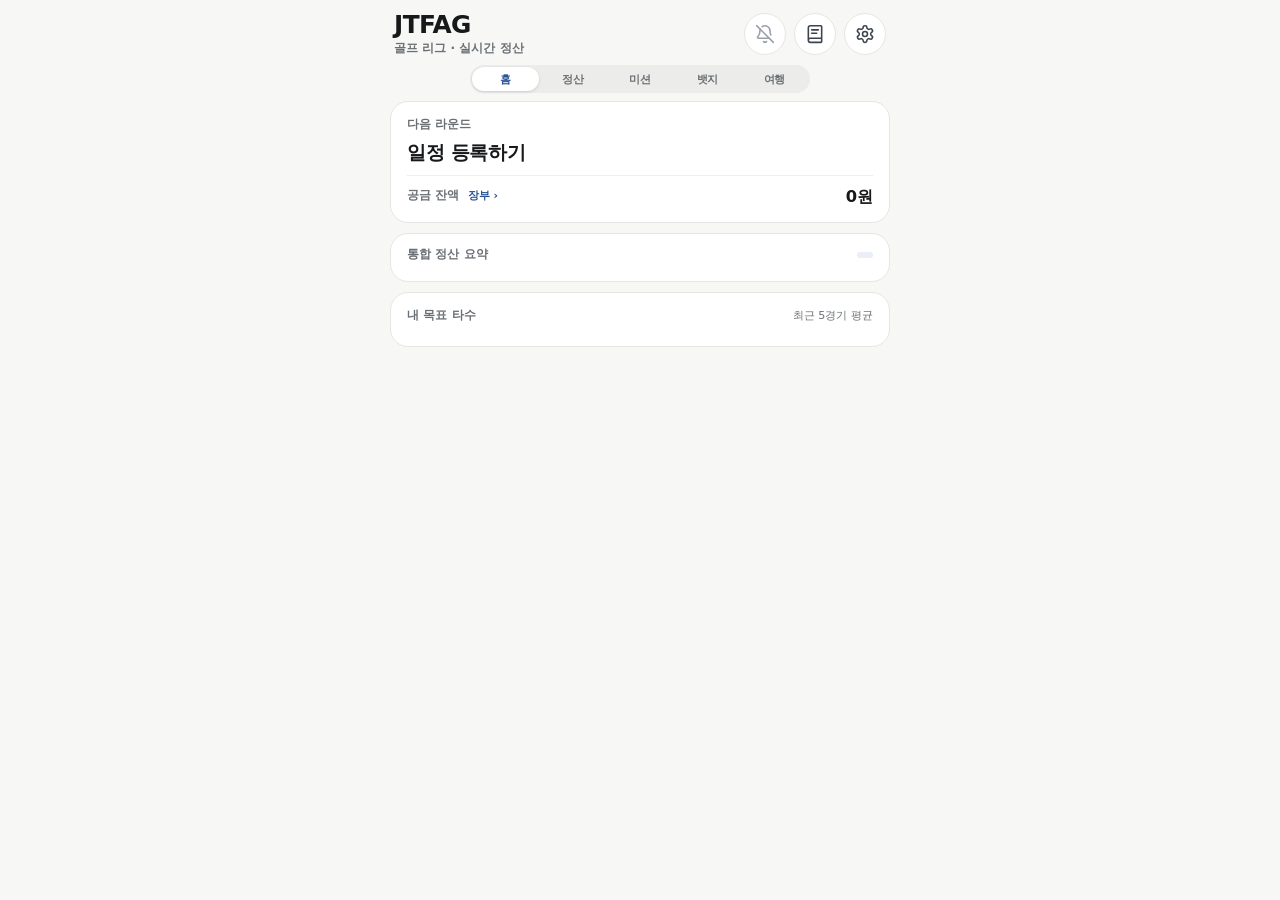
==== commit ec80ad17: "홈에 예측·정산 내 할 일 안내 추가" ====
--- a/index.html
+++ b/index.html
@@ -188,6 +188,7 @@
             <label>공금 잔액 <span class="fund-more">장부 ›</span></label>
             <div id="clubFundInput" class="notice-input notice-display-text">0원</div>
         </div>
+        <button type="button" id="myNextAction" class="my-next-action" onclick="openMyNextAction()" hidden></button>
     </div>
 
     <div class="total-summary-card">
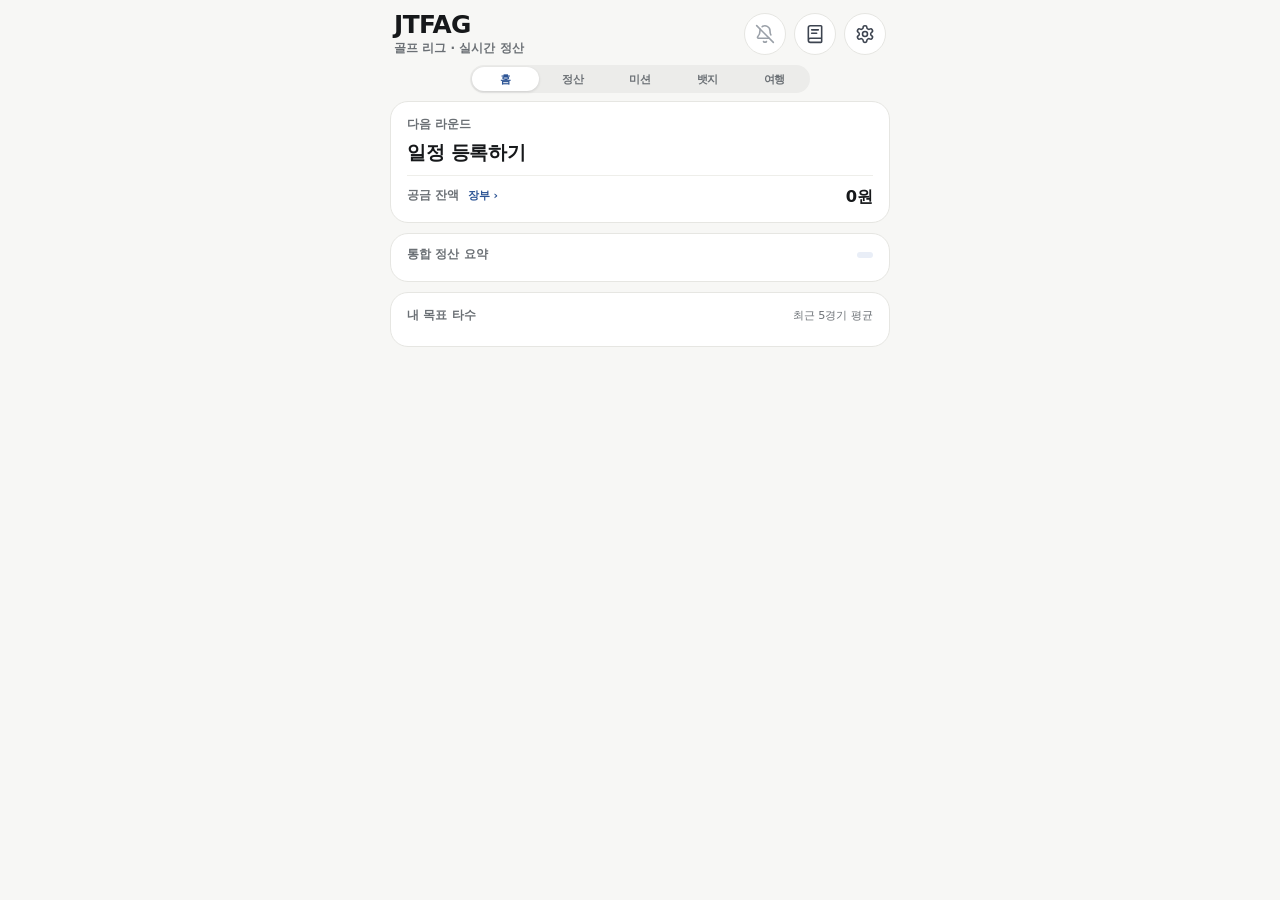
==== commit c1c6025b: "라운드 일정만 삭제하는 기능 추가" ====
--- a/index.html
+++ b/index.html
@@ -295,6 +295,7 @@
                     <div id="subCourseHint" class="sub-course-hint">등록된 코스 목록이 없습니다. 직접 입력하면 다음부터 목록에 표시됩니다.</div>
                 </div>
                 <button type="button" class="action-btn add-btn" style="width:100%; margin-top:12px; padding:10px; font-size:0.85rem;" onclick="saveSchedule()">✅ 일정 저장</button>
+                <button type="button" id="schDeleteBtn" class="schedule-delete-btn" onclick="deleteSchedule()" hidden>일정 삭제</button>
             </div>
         </div>
     </div>
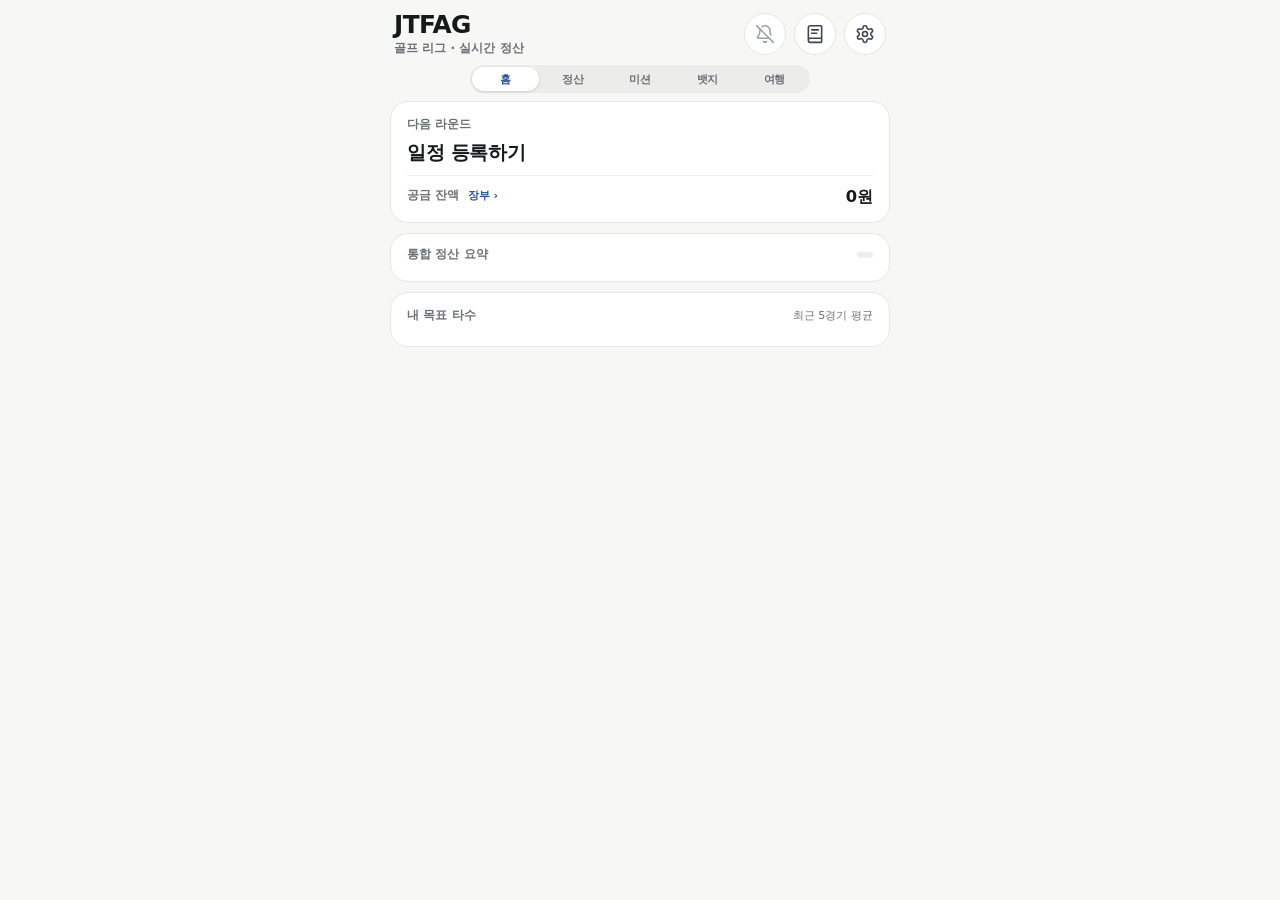
==== commit 42387a89: "독수리 등급 이미지를 실사풍 골프 트로피 사진으로 교체" ====
--- a/index.html
+++ b/index.html
@@ -97,7 +97,7 @@
             var g = JSON.parse(localStorage.getItem('jtfag_greet') || 'null');
             if (!n || !g || g.name !== n) return;
             // 이전 접속의 그림이 기기에 남아 있어도 새 등급 일러스트로 먼저 표시한다.
-            var rankPics = { '독수리': 'eagle', '매': 'falcon', '학': 'crane', '참새': 'sparrow-folded' };
+            var rankPics = { '독수리': 'eagle-trophy', '매': 'falcon', '학': 'crane', '참새': 'sparrow-folded' };
             if (Object.prototype.hasOwnProperty.call(rankPics, g.rankName)) {
                 var currentPic = 'assets/ranks/v1/' + rankPics[g.rankName] + '.webp';
                 if (g.pic !== currentPic) {
